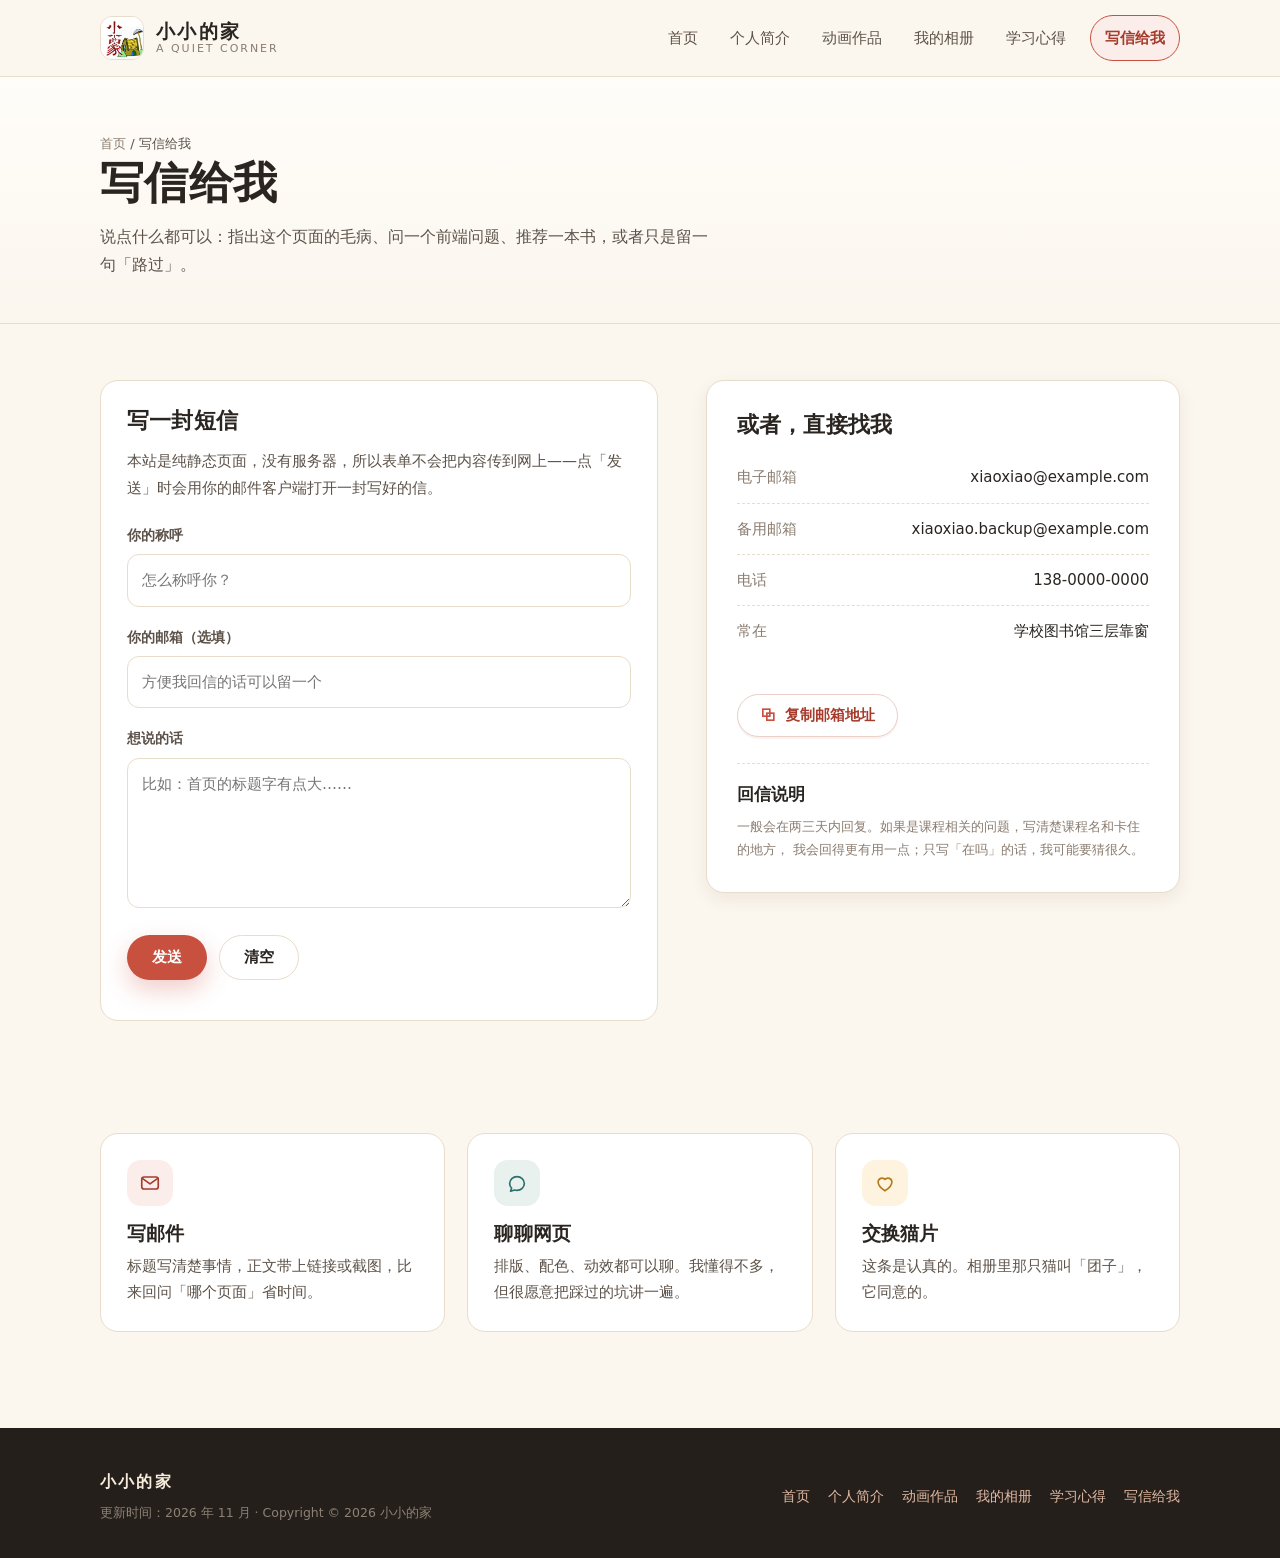
==== contact.html @ f48e32db "个人主页：首页 + 五个分页（纯 HTML/CSS/JS）" ====
<!DOCTYPE html>
<html lang="zh-CN">
<head>
<meta charset="utf-8">
<meta name="viewport" content="width=device-width, initial-scale=1">
<title>写信给我 · 小小的家</title>
<meta name="description" content="给小小的家写信：留言表单、邮箱与回复时间说明。">
<link rel="icon" href="images/favicon.svg" type="image/svg+xml">
<link rel="stylesheet" href="css/style.css">
</head>
<body>
<a class="skip-link" href="#main">跳到正文</a>

<header class="site-header">
  <div class="wrap header-inner">
    <a class="brand" href="index.html" aria-label="小小的家，返回首页">
      <img class="brand-logo" src="images/logo.jpg" alt="小小的家标志：一座红顶小房子">
      <span class="brand-text">
        <strong>小小的家</strong>
        <small>a quiet corner</small>
      </span>
    </a>

    <button class="nav-toggle" type="button" aria-expanded="false" aria-controls="site-nav" aria-label="打开导航菜单">
      <span></span><span></span><span></span>
    </button>

    <nav class="site-nav" id="site-nav" aria-label="主导航">
      <a href="index.html">首页</a>
      <a href="jianjie.html">个人简介</a>
      <a href="donghua.html">动画作品</a>
      <a href="xiangce.html">我的相册</a>
      <a href="xuexi.html">学习心得</a>
      <a href="contact.html" class="nav-cta is-active" aria-current="page">写信给我</a>
    </nav>
  </div>
</header>

<main id="main">

  <section class="page-hero">
    <div class="wrap">
      <p class="crumb"><a href="index.html">首页</a> / 写信给我</p>
      <h1>写信给我</h1>
      <p>说点什么都可以：指出这个页面的毛病、问一个前端问题、推荐一本书，或者只是留一句「路过」。</p>
    </div>
  </section>

  <section class="section section--tight">
    <div class="wrap contact-layout">

      <form id="letter-form" class="card" novalidate>
        <h2 style="font-size:22px">写一封短信</h2>
        <p class="form-hint" style="margin:0 0 22px">
          本站是纯静态页面，没有服务器，所以表单不会把内容传到网上——点「发送」时会用你的邮件客户端打开一封写好的信。
        </p>

        <div class="field">
          <label for="name">你的称呼</label>
          <input id="name" name="name" type="text" autocomplete="name" placeholder="怎么称呼你？" required>
        </div>

        <div class="field">
          <label for="email">你的邮箱（选填）</label>
          <input id="email" name="email" type="email" autocomplete="email" placeholder="方便我回信的话可以留一个">
        </div>

        <div class="field">
          <label for="message">想说的话</label>
          <textarea id="message" name="message" placeholder="比如：首页的标题字有点大……" required></textarea>
        </div>

        <div class="btn-row">
          <button class="btn btn--primary" type="submit">发送</button>
          <button class="btn btn--ghost" type="reset">清空</button>
        </div>

        <p class="form-hint" id="form-status" role="status" aria-live="polite"></p>
      </form>

      <aside class="contact-card reveal">
        <h2 style="font-size:22px">或者，直接找我</h2>
        <ul class="contact-list">
          <li><span>电子邮箱</span><span>xiaoxiao@example.com</span></li>
          <li><span>备用邮箱</span><span>xiaoxiao.backup@example.com</span></li>
          <li><span>电话</span><span>138-0000-0000</span></li>
          <li><span>常在</span><span>学校图书馆三层靠窗</span></li>
        </ul>

        <button class="btn btn--ghost copy-btn" type="button"
                data-copy="xiaoxiao@example.com" data-label="复制邮箱地址">
          复制邮箱地址
        </button>

        <hr style="border:0;border-top:1px dashed var(--line);margin:26px 0 20px">

        <h3 style="font-size:17px">回信说明</h3>
        <p class="form-hint" style="margin:0">
          一般会在两三天内回复。如果是课程相关的问题，写清楚课程名和卡住的地方，
          我会回得更有用一点；只写「在吗」的话，我可能要猜很久。
        </p>
      </aside>

    </div>
  </section>

  <section class="section section--tight">
    <div class="wrap">
      <div class="grid grid--3">
        <article class="card reveal">
          <span class="icon-badge" aria-hidden="true">
            <svg viewBox="0 0 24 24" fill="none" stroke="currentColor" stroke-width="1.8" stroke-linecap="round" stroke-linejoin="round">
              <rect x="3" y="5.5" width="18" height="13" rx="2.5"/>
              <path d="m3.6 7 8.4 6 8.4-6"/>
            </svg>
          </span>
          <h3>写邮件</h3>
          <p>标题写清楚事情，正文带上链接或截图，比来回问「哪个页面」省时间。</p>
        </article>

        <article class="card reveal">
          <span class="icon-badge icon-badge--teal" aria-hidden="true">
            <svg viewBox="0 0 24 24" fill="none" stroke="currentColor" stroke-width="1.8" stroke-linecap="round" stroke-linejoin="round">
              <path d="M20 12.5c0 4.1-3.6 7.5-8 7.5a9.3 9.3 0 0 1-2.6-.4L5 21l1.1-3.4A7.2 7.2 0 0 1 4 12.5C4 8.4 7.6 5 12 5s8 3.4 8 7.5Z"/>
            </svg>
          </span>
          <h3>聊聊网页</h3>
          <p>排版、配色、动效都可以聊。我懂得不多，但很愿意把踩过的坑讲一遍。</p>
        </article>

        <article class="card reveal">
          <span class="icon-badge icon-badge--gold" aria-hidden="true">
            <svg viewBox="0 0 24 24" fill="none" stroke="currentColor" stroke-width="1.8" stroke-linecap="round" stroke-linejoin="round">
              <path d="M12 20.5s-7.5-4.6-7.5-9.6a4.3 4.3 0 0 1 7.5-2.8 4.3 4.3 0 0 1 7.5 2.8c0 5-7.5 9.6-7.5 9.6Z"/>
            </svg>
          </span>
          <h3>交换猫片</h3>
          <p>这条是认真的。相册里那只猫叫「团子」，它同意的。</p>
        </article>
      </div>
    </div>
  </section>

</main>

<footer class="site-footer">
  <div class="wrap footer-inner">
    <div>
      <strong>小小的家</strong>
      <p class="footer-meta">更新时间：2026 年 11 月 · Copyright © <span data-year>2026</span> 小小的家</p>
    </div>
    <nav class="footer-links" aria-label="页脚导航">
      <a href="index.html">首页</a>
      <a href="jianjie.html">个人简介</a>
      <a href="donghua.html">动画作品</a>
      <a href="xiangce.html">我的相册</a>
      <a href="xuexi.html">学习心得</a>
      <a href="contact.html">写信给我</a>
    </nav>
  </div>
</footer>

<script src="js/main.js"></script>
</body>
</html>
---- css/style.css ----
﻿/* ==========================================================================
   小小的家 · 个人主页
   纯手写 CSS，无框架、无外部依赖。断点：980 / 820 / 560
   ========================================================================== */

/* ---------- 0. 变量与基础 ---------- */
:root {
  --paper: #fbf6ee;
  --paper-2: #f5ecdf;
  --card: #ffffff;
  --ink: #2a2521;
  --ink-soft: #5c5249;
  --muted: #8a7c70;
  --line: #e8dccb;
  --accent: #c8503f;
  --accent-deep: #a63b2c;
  --accent-tint: #fbeeea;
  --teal: #2f6f6b;
  --teal-tint: #e8f1ee;
  --gold: #d9a33b;
  --radius: 18px;
  --radius-sm: 12px;
  --shadow: 0 14px 40px rgba(70, 45, 20, 0.09);
  --shadow-sm: 0 6px 18px rgba(70, 45, 20, 0.07);
  --wrap: 1080px;
  --serif: "Noto Serif SC", "Songti SC", "STSong", "SimSun", Georgia, serif;
  --sans: "PingFang SC", "Hiragino Sans GB", "Microsoft YaHei", system-ui, -apple-system, "Segoe UI", sans-serif;
}

*,
*::before,
*::after { box-sizing: border-box; }

html { scroll-behavior: smooth; }

html,
body { overflow-x: clip; }

body {
  margin: 0;
  font-family: var(--sans);
  font-size: 16px;
  line-height: 1.75;
  color: var(--ink);
  background: var(--paper);
  -webkit-font-smoothing: antialiased;
  text-rendering: optimizeLegibility;
}

img { max-width: 100%; display: block; }

a {
  color: var(--accent-deep);
  text-decoration: none;
  transition: color 0.2s ease, opacity 0.2s ease;
}

a:hover { color: var(--accent); }

h1, h2, h3, h4 {
  font-family: var(--serif);
  font-weight: 700;
  line-height: 1.28;
  margin: 0 0 0.6em;
  letter-spacing: 0.01em;
}

p { margin: 0 0 1em; }

ul { margin: 0 0 1em; padding-left: 1.2em; }

:focus-visible {
  outline: 3px solid rgba(200, 80, 63, 0.45);
  outline-offset: 3px;
  border-radius: 4px;
}

::selection { background: var(--accent-tint); color: var(--accent-deep); }

.wrap {
  width: min(100% - 48px, var(--wrap));
  margin-inline: auto;
}

.skip-link {
  position: absolute;
  left: 50%;
  top: -60px;
  transform: translateX(-50%);
  z-index: 200;
  padding: 10px 18px;
  background: var(--ink);
  color: #fff;
  border-radius: 0 0 10px 10px;
  font-size: 14px;
}
.skip-link:focus { top: 0; color: #fff; }

/* ---------- 1. 顶部导航 ---------- */
.site-header {
  position: sticky;
  top: 0;
  z-index: 100;
  background: rgba(251, 246, 238, 0.86);
  backdrop-filter: blur(12px);
  -webkit-backdrop-filter: blur(12px);
  border-bottom: 1px solid var(--line);
}

.header-inner {
  display: flex;
  align-items: center;
  justify-content: space-between;
  gap: 20px;
  min-height: 76px;
}

.brand {
  display: flex;
  align-items: center;
  gap: 12px;
  color: var(--ink);
}

.brand:hover { color: var(--ink); }

.brand-logo {
  width: 44px;
  height: 44px;
  object-fit: cover;
  border-radius: 12px;
  border: 1px solid var(--line);
  background: #fff;
}

.brand-text { display: flex; flex-direction: column; line-height: 1.15; }

.brand-text strong {
  font-family: var(--serif);
  font-size: 19px;
  letter-spacing: 0.12em;
}

.brand-text small {
  font-size: 11px;
  letter-spacing: 0.18em;
  text-transform: uppercase;
  color: var(--muted);
}

.site-nav {
  display: flex;
  align-items: center;
  gap: 4px;
}

.site-nav a {
  position: relative;
  display: inline-block;
  padding: 9px 14px;
  border-radius: 999px;
  font-size: 15px;
  color: var(--ink-soft);
  white-space: nowrap;
}

.site-nav a::after {
  content: "";
  position: absolute;
  left: 50%;
  bottom: 3px;
  width: 0;
  height: 2px;
  background: var(--accent);
  transform: translateX(-50%);
  transition: width 0.25s ease;
  border-radius: 2px;
}

.site-nav a:hover { color: var(--ink); }

.site-nav a:hover::after { width: 40%; }

.site-nav a.is-active {
  color: var(--accent-deep);
  background: var(--accent-tint);
  font-weight: 600;
}

.site-nav a.is-active::after { width: 0; }

.site-nav .nav-cta {
  margin-left: 6px;
  border: 1px solid var(--accent);
  color: var(--accent-deep);
  border-radius: 999px;
}

.site-nav .nav-cta:hover { background: var(--accent); color: #fff; }

.nav-toggle {
  display: none;
  width: 44px;
  height: 40px;
  padding: 0;
  border: 1px solid var(--line);
  border-radius: 10px;
  background: #fff;
  cursor: pointer;
}

.nav-toggle span {
  display: block;
  width: 18px;
  height: 2px;
  margin: 3px auto;
  background: var(--ink);
  transition: transform 0.25s ease, opacity 0.2s ease;
}

.nav-toggle[aria-expanded="true"] span:nth-child(1) { transform: translateY(5px) rotate(45deg); }
.nav-toggle[aria-expanded="true"] span:nth-child(2) { opacity: 0; }
.nav-toggle[aria-expanded="true"] span:nth-child(3) { transform: translateY(-5px) rotate(-45deg); }

/* ---------- 2. 通用区块 ---------- */
.section { padding: 80px 0; }

.section--tight { padding: 56px 0; }

.section-head { max-width: 640px; margin-bottom: 40px; }

.eyebrow {
  display: inline-flex;
  align-items: center;
  gap: 8px;
  margin: 0 0 14px;
  font-size: 12px;
  letter-spacing: 0.22em;
  text-transform: uppercase;
  color: var(--muted);
}

.eyebrow::before {
  content: "";
  width: 22px;
  height: 1px;
  background: var(--accent);
}

.section-head h2 { font-size: clamp(26px, 3.2vw, 36px); }

.section-head p { color: var(--ink-soft); margin-bottom: 0; }

.lead { font-size: 17px; color: var(--ink-soft); }

/* ---------- 3. 按钮 ---------- */
.btn-row { display: flex; flex-wrap: wrap; gap: 12px; }

.btn {
  display: inline-flex;
  align-items: center;
  gap: 8px;
  padding: 12px 24px;
  border-radius: 999px;
  font-size: 15px;
  font-weight: 600;
  border: 1px solid transparent;
  cursor: pointer;
  transition: transform 0.2s ease, background 0.2s ease, box-shadow 0.2s ease, color 0.2s ease;
}

.btn:hover { transform: translateY(-2px); }

.btn--primary {
  background: var(--accent);
  color: #fff;
  box-shadow: 0 10px 24px rgba(200, 80, 63, 0.28);
}

.btn--primary:hover { background: var(--accent-deep); color: #fff; }

.btn--ghost {
  background: #fff;
  border-color: var(--line);
  color: var(--ink);
}

.btn--ghost:hover { border-color: var(--accent); color: var(--accent-deep); }

.btn--small { padding: 9px 18px; font-size: 14px; }

/* ---------- 4. 首页 Hero ---------- */
.hero {
  position: relative;
  padding: 68px 0 56px;
  overflow: hidden;
}

.hero::before {
  content: "";
  position: absolute;
  inset: -20% -10% auto auto;
  width: 560px;
  height: 560px;
  border-radius: 50%;
  background: radial-gradient(circle, rgba(217, 163, 59, 0.18), rgba(217, 163, 59, 0) 68%);
  pointer-events: none;
}

.hero-grid {
  position: relative;
  display: grid;
  grid-template-columns: 1.05fr 0.95fr;
  gap: 56px;
  align-items: center;
}

.hero h1 {
  font-size: clamp(34px, 4.6vw, 56px);
  margin-bottom: 0.4em;
  letter-spacing: 0.02em;
}

.hero h1 em {
  font-style: normal;
  color: var(--accent);
  position: relative;
  white-space: nowrap;
}

.hero h1 em::after {
  content: "";
  position: absolute;
  left: 0;
  right: 0;
  bottom: 0.06em;
  height: 0.18em;
  background: rgba(217, 163, 59, 0.35);
  border-radius: 4px;
  z-index: -1;
}

.hero p { max-width: 46ch; color: var(--ink-soft); }

.hero .btn-row { margin-top: 28px; }

.hero-note {
  margin-top: 26px;
  font-size: 13px;
  color: var(--muted);
  display: flex;
  align-items: center;
  gap: 10px;
}

.hero-note::before {
  content: "";
  width: 6px;
  height: 6px;
  border-radius: 50%;
  background: var(--teal);
  box-shadow: 0 0 0 4px rgba(47, 111, 107, 0.12);
}

/* 右侧插画卡 */
.hero-art {
  position: relative;
  background: linear-gradient(160deg, #fffdf9, #f7ecdc);
  border: 1px solid var(--line);
  border-radius: 28px;
  padding: 22px;
  box-shadow: var(--shadow);
}

.hero-art svg { width: 100%; height: auto; display: block; }

.art-tag {
  position: absolute;
  padding: 8px 14px;
  border-radius: 999px;
  background: #fff;
  border: 1px solid var(--line);
  box-shadow: var(--shadow-sm);
  font-size: 13px;
  color: var(--ink-soft);
  white-space: nowrap;
}

.art-tag--a { top: 18px; left: -14px; }
.art-tag--b { bottom: 26px; right: -10px; }

/* ---------- 5. 卡片网格 ---------- */
.grid { display: grid; gap: 22px; }

.grid--3 { grid-template-columns: repeat(3, 1fr); }
.grid--2 { grid-template-columns: repeat(2, 1fr); }

.card {
  background: var(--card);
  border: 1px solid var(--line);
  border-radius: var(--radius);
  padding: 26px;
  transition: transform 0.25s ease, box-shadow 0.25s ease, border-color 0.25s ease;
}

.card:hover {
  transform: translateY(-4px);
  box-shadow: var(--shadow);
  border-color: #dcc9b2;
}

.card h3 { font-size: 19px; margin-bottom: 0.35em; }

.card p:last-child { margin-bottom: 0; }

.card p { color: var(--ink-soft); font-size: 15px; }

.icon-badge {
  display: inline-grid;
  place-items: center;
  width: 46px;
  height: 46px;
  margin-bottom: 16px;
  border-radius: 14px;
  background: var(--accent-tint);
  color: var(--accent-deep);
}

.icon-badge svg { width: 22px; height: 22px; }

.icon-badge--teal { background: var(--teal-tint); color: var(--teal); }

.icon-badge--gold { background: #fdf3df; color: #b07c1c; }

/* 栏目预览卡 */
.tile {
  display: block;
  overflow: hidden;
  background: var(--card);
  border: 1px solid var(--line);
  border-radius: var(--radius);
  color: var(--ink);
  transition: transform 0.25s ease, box-shadow 0.25s ease;
}

.tile:hover { transform: translateY(-4px); box-shadow: var(--shadow); color: var(--ink); }

.tile-media {
  aspect-ratio: 16 / 10;
  overflow: hidden;
  background: var(--paper-2);
}

.tile-media img {
  width: 100%;
  height: 100%;
  object-fit: cover;
  transition: transform 0.5s ease;
}

.tile:hover .tile-media img { transform: scale(1.06); }

.tile-body { padding: 20px 22px 22px; }

.tile-body h3 { font-size: 18px; margin-bottom: 6px; }

.tile-body p { margin: 0; font-size: 14px; color: var(--muted); }

.tile-more {
  display: inline-flex;
  align-items: center;
  gap: 6px;
  margin-top: 14px;
  font-size: 14px;
  font-weight: 600;
  color: var(--accent-deep);
}

.tile-more span { transition: transform 0.2s ease; }

.tile:hover .tile-more span { transform: translateX(4px); }

/* ---------- 6. 子页页头 ---------- */
.page-hero {
  padding: 56px 0 44px;
  border-bottom: 1px solid var(--line);
  background: linear-gradient(180deg, #fffdf9, var(--paper));
}

.page-hero h1 { font-size: clamp(30px, 4vw, 44px); margin-bottom: 0.25em; }

.page-hero p { max-width: 60ch; color: var(--ink-soft); margin-bottom: 0; }

.crumb { font-size: 13px; color: var(--muted); margin-bottom: 14px; }

.crumb a { color: var(--muted); }

.crumb a:hover { color: var(--accent); }

/* ---------- 7. 个人简介页 ---------- */
.profile-layout {
  display: grid;
  grid-template-columns: 232px 1fr;
  gap: 48px;
  align-items: start;
}

.profile-side {
  position: sticky;
  top: 104px;
  padding: 22px;
  background: #fff;
  border: 1px solid var(--line);
  border-radius: var(--radius);
  box-shadow: var(--shadow-sm);
}

.profile-side .side-title {
  font-size: 12px;
  letter-spacing: 0.2em;
  text-transform: uppercase;
  color: var(--muted);
  margin-bottom: 14px;
}

.profile-side a {
  display: block;
  padding: 9px 12px;
  border-radius: 10px;
  font-size: 15px;
  color: var(--ink-soft);
}

.profile-side a:hover { background: var(--accent-tint); color: var(--accent-deep); }

.profile-block {
  padding: 30px;
  background: #fff;
  border: 1px solid var(--line);
  border-radius: var(--radius);
  margin-bottom: 22px;
  scroll-margin-top: 104px;
}

.profile-block h2 {
  display: flex;
  align-items: center;
  gap: 12px;
  font-size: 24px;
  margin-bottom: 20px;
}

.profile-block h2::before {
  content: "";
  width: 8px;
  height: 8px;
  border-radius: 50%;
  background: var(--accent);
  box-shadow: 0 0 0 5px var(--accent-tint);
}

.info-grid {
  display: grid;
  grid-template-columns: repeat(2, 1fr);
  gap: 14px 28px;
  margin: 0;
}

.info-grid div {
  display: flex;
  gap: 12px;
  padding: 10px 0;
  border-bottom: 1px dashed var(--line);
}

.info-grid dt {
  flex: 0 0 84px;
  color: var(--muted);
  font-size: 14px;
}

.info-grid dd { margin: 0; font-size: 15px; }

.skill-list { list-style: none; padding: 0; margin: 0; }

.skill-list li {
  display: grid;
  grid-template-columns: 150px 1fr;
  gap: 18px;
  align-items: center;
  padding: 12px 0;
  border-bottom: 1px dashed var(--line);
  font-size: 15px;
}

.skill-list li:last-child { border-bottom: 0; }

.bar {
  height: 8px;
  border-radius: 999px;
  background: var(--paper-2);
  overflow: hidden;
}

.bar > i {
  display: block;
  height: 100%;
  border-radius: 999px;
  background: linear-gradient(90deg, var(--teal), #5aa39d);
}

.timeline { list-style: none; padding: 0; margin: 0; }

.timeline li {
  position: relative;
  padding: 0 0 22px 26px;
  border-left: 2px solid var(--line);
}

.timeline li:last-child { border-left-color: transparent; padding-bottom: 0; }

.timeline li::before {
  content: "";
  position: absolute;
  left: -7px;
  top: 7px;
  width: 12px;
  height: 12px;
  border-radius: 50%;
  background: #fff;
  border: 2px solid var(--accent);
}

.timeline time {
  display: block;
  font-size: 13px;
  letter-spacing: 0.06em;
  color: var(--muted);
  margin-bottom: 2px;
}

.timeline strong { display: block; font-size: 16px; }

.timeline span { font-size: 14px; color: var(--ink-soft); }

/* ---------- 8. 相册 ---------- */
.album {
  display: grid;
  grid-template-columns: repeat(3, 1fr);
  gap: 22px;
}

.album-item {
  position: relative;
  padding: 0;
  border: 1px solid var(--line);
  border-radius: var(--radius);
  background: #fff;
  overflow: hidden;
  cursor: zoom-in;
  text-align: left;
  font: inherit;
  color: inherit;
  transition: transform 0.25s ease, box-shadow 0.25s ease;
}

.album-item:hover { transform: translateY(-4px); box-shadow: var(--shadow); }

.album-item img {
  width: 100%;
  aspect-ratio: 4 / 3;
  object-fit: cover;
  transition: transform 0.5s ease;
}

.album-item:hover img { transform: scale(1.05); }

.album-item img.pos-top { object-position: 50% 16%; }

.album-cap {
  display: flex;
  align-items: baseline;
  justify-content: space-between;
  gap: 10px;
  padding: 14px 18px 16px;
}

.album-cap strong { font-family: var(--serif); font-size: 16px; }

.album-cap small { color: var(--muted); font-size: 12px; letter-spacing: 0.08em; }

.empty-note {
  padding: 26px;
  border: 1px dashed var(--line);
  border-radius: var(--radius);
  color: var(--muted);
  font-size: 14px;
  text-align: center;
}

/* 灯箱 */
.lightbox {
  position: fixed;
  inset: 0;
  z-index: 300;
  display: none;
  place-items: center;
  padding: 24px;
  background: rgba(24, 18, 12, 0.86);
  backdrop-filter: blur(6px);
}

.lightbox.is-open { display: grid; }

.lightbox img {
  max-width: min(1000px, 92vw);
  max-height: 76vh;
  border-radius: 14px;
  box-shadow: 0 30px 80px rgba(0, 0, 0, 0.5);
}

.lightbox figcaption {
  margin-top: 14px;
  color: #f4ead9;
  font-size: 15px;
  text-align: center;
}

.lb-btn {
  position: absolute;
  width: 46px;
  height: 46px;
  border-radius: 50%;
  border: 1px solid rgba(255, 255, 255, 0.35);
  background: rgba(255, 255, 255, 0.12);
  color: #fff;
  font-size: 20px;
  cursor: pointer;
  display: grid;
  place-items: center;
  transition: background 0.2s ease;
}

.lb-btn:hover { background: rgba(255, 255, 255, 0.26); }

.lb-close { top: 22px; right: 22px; }

.lb-prev { left: 20px; top: 50%; transform: translateY(-50%); }

.lb-next { right: 20px; top: 50%; transform: translateY(-50%); }

/* ---------- 9. 动画作品 ---------- */
.works { display: grid; gap: 34px; }

.work {
  background: #fff;
  border: 1px solid var(--line);
  border-radius: var(--radius);
  overflow: hidden;
}

.work-head {
  display: flex;
  flex-wrap: wrap;
  align-items: baseline;
  justify-content: space-between;
  gap: 8px 18px;
  padding: 24px 28px 18px;
}

.work-head h2 { font-size: 22px; margin: 0; }

.work-head span { font-size: 13px; color: var(--muted); letter-spacing: 0.06em; }

.stage {
  position: relative;
  height: 340px;
  margin: 0 28px;
  border-radius: 16px;
  overflow: hidden;
  isolation: isolate;
}

.work-foot {
  display: flex;
  flex-wrap: wrap;
  gap: 8px 18px;
  justify-content: space-between;
  padding: 16px 28px 24px;
  font-size: 14px;
  color: var(--muted);
}

/* 地球 */
.stage--earth {
  background: radial-gradient(circle at 50% 130%, #17263f 0%, #0a1220 62%, #05080f 100%);
}

.stage--earth::before {
  content: "";
  position: absolute;
  inset: 0;
  background-image:
    radial-gradient(1.4px 1.4px at 12% 22%, #ffffff 50%, transparent 51%),
    radial-gradient(1.2px 1.2px at 78% 18%, #ffffff 50%, transparent 51%),
    radial-gradient(1.6px 1.6px at 62% 72%, #ffffff 50%, transparent 51%),
    radial-gradient(1px 1px at 28% 64%, #ffffff 50%, transparent 51%),
    radial-gradient(1.3px 1.3px at 88% 56%, #ffffff 50%, transparent 51%),
    radial-gradient(1px 1px at 44% 12%, #ffffff 50%, transparent 51%),
    radial-gradient(1.2px 1.2px at 20% 86%, #ffffff 50%, transparent 51%),
    radial-gradient(1px 1px at 70% 40%, #ffffff 50%, transparent 51%);
  opacity: 0.7;
  animation: twinkle 5s ease-in-out infinite alternate;
}

.earth-orbit {
  position: absolute;
  left: 50%;
  top: 50%;
  width: 344px;
  height: 344px;
  margin: -172px 0 0 -172px;
  border-radius: 50%;
}

.earth {
  position: absolute;
  inset: 54px;
  border-radius: 50%;
  overflow: hidden;
  background:
    radial-gradient(ellipse 70% 22% at 50% -4%, rgba(238, 248, 255, 0.85), rgba(238, 248, 255, 0) 70%),
    radial-gradient(ellipse 78% 26% at 50% 104%, rgba(232, 245, 255, 0.8), rgba(232, 245, 255, 0) 70%),
    radial-gradient(circle at 32% 28%, #8fd3f0 0%, #3d93c7 32%, #1a5c8c 66%, #0a2c47 100%);
  box-shadow:
    0 0 46px rgba(96, 186, 255, 0.45),
    0 0 120px rgba(96, 186, 255, 0.22),
    inset -22px -14px 48px rgba(0, 0, 0, 0.6);
}

.earth::before {
  content: "";
  position: absolute;
  inset: -8%;
  border-radius: 50%;
  background:
    radial-gradient(ellipse 17% 13% at 64% 30%, #4a9469 0 60%, transparent 72%),
    radial-gradient(ellipse 9% 7% at 55% 24%, #4a9469 0 58%, transparent 72%),
    radial-gradient(ellipse 8% 6% at 73% 36%, #438a62 0 58%, transparent 72%),
    radial-gradient(ellipse 6% 4% at 68% 44%, #438a62 0 56%, transparent 72%),
    radial-gradient(ellipse 9% 13% at 57% 56%, #4a9469 0 58%, transparent 72%),
    radial-gradient(ellipse 5% 7% at 52% 66%, #438a62 0 56%, transparent 72%),
    radial-gradient(ellipse 9% 15% at 27% 34%, #438a62 0 58%, transparent 72%),
    radial-gradient(ellipse 6% 8% at 30% 52%, #4a9469 0 56%, transparent 72%),
    radial-gradient(ellipse 7% 5% at 24% 22%, #438a62 0 58%, transparent 72%),
    radial-gradient(ellipse 6% 4% at 79% 70%, #4a9469 0 56%, transparent 72%),
    radial-gradient(ellipse 4% 3% at 41% 78%, #438a62 0 54%, transparent 72%),
    radial-gradient(ellipse 18% 2.4% at 30% 45%, rgba(255, 255, 255, 0.32) 0 50%, transparent 80%),
    radial-gradient(ellipse 13% 2% at 66% 54%, rgba(255, 255, 255, 0.28) 0 50%, transparent 80%);
  filter: blur(2.6px);
  animation: spin 18s linear infinite;
  opacity: 0.94;
}
.earth::after {
  content: "";
  position: absolute;
  inset: 0;
  border-radius: 50%;
  background: radial-gradient(circle at 66% 74%, transparent 42%, rgba(2, 10, 20, 0.55) 100%);
}

.moon {
  position: absolute;
  left: 50%;
  top: 50%;
  width: 344px;
  height: 344px;
  margin: -172px 0 0 -172px;
  border-radius: 50%;
  border: 1px dashed rgba(255, 255, 255, 0.1);
  animation: spin 24s linear infinite;
}

.moon::after {
  content: "";
  position: absolute;
  top: 6px;
  left: 50%;
  width: 14px;
  height: 14px;
  margin-left: -7px;
  border-radius: 50%;
  background: radial-gradient(circle at 35% 30%, #f3f0e6, #a8a294);
  box-shadow: 0 0 14px rgba(255, 255, 255, 0.45);
}

/* 气球 */
.stage--sky {
  background: linear-gradient(180deg, #cfe9f7 0%, #e9f4f9 55%, #f6f1e5 100%);
}

.cloud {
  position: absolute;
  height: 26px;
  border-radius: 999px;
  background: rgba(255, 255, 255, 0.9);
  filter: blur(0.5px);
  animation: drift 18s linear infinite;
}

.cloud::before,
.cloud::after {
  content: "";
  position: absolute;
  bottom: 6px;
  border-radius: 50%;
  background: inherit;
}

.cloud::before { left: 18px; width: 34px; height: 34px; }
.cloud::after { right: 16px; width: 24px; height: 24px; }

.cloud--1 { width: 110px; top: 34px; left: -140px; animation-duration: 22s; }
.cloud--2 { width: 88px; top: 96px; left: -120px; animation-duration: 27s; animation-delay: -8s; opacity: 0.85; }
.cloud--3 { width: 130px; top: 168px; left: -160px; animation-duration: 32s; animation-delay: -16s; opacity: 0.7; }

.balloon {
  position: absolute;
  left: 50%;
  top: 46%;
  width: 108px;
  height: 134px;
  margin-left: -54px;
  border-radius: 50% 50% 46% 46% / 58% 58% 42% 42%;
  background:
    radial-gradient(ellipse 20% 15% at 32% 24%, rgba(255, 255, 255, 0.6), rgba(255, 255, 255, 0) 72%),
    radial-gradient(circle at 34% 26%, #ff9d8b 0%, #e0523f 46%, #a72f24 100%);
  box-shadow: inset -10px -14px 26px rgba(120, 20, 10, 0.4), 0 18px 40px rgba(160, 50, 35, 0.22);
  animation: bob 5s ease-in-out infinite;
}

.balloon::before {
  content: "";
  position: absolute;
  left: 50%;
  bottom: -12px;
  width: 0;
  height: 0;
  margin-left: -8px;
  border-left: 8px solid transparent;
  border-right: 8px solid transparent;
  border-top: 14px solid #b03628;
}

.balloon::after {
  content: "";
  position: absolute;
  left: 50%;
  bottom: -104px;
  width: 1.5px;
  height: 96px;
  background: linear-gradient(180deg, rgba(96, 78, 60, 0.95), rgba(96, 78, 60, 0));
}

.balloon--small {
  width: 58px;
  height: 72px;
  margin-left: -29px;
  top: 26%;
  left: 24%;
  background:
    radial-gradient(ellipse 20% 15% at 32% 24%, rgba(255, 255, 255, 0.6), rgba(255, 255, 255, 0) 72%),
    radial-gradient(circle at 34% 26%, #ffe08a 0%, #edb63e 50%, #b6801c 100%);
  box-shadow: inset -7px -9px 16px rgba(120, 80, 10, 0.4), 0 12px 26px rgba(160, 120, 30, 0.2);
  animation-duration: 6.5s;
  animation-delay: -1.4s;
}

.balloon--small::before { border-top-color: #b6801c; }
.balloon--small::after { bottom: -64px; height: 56px; }

.balloon--tiny {
  width: 40px;
  height: 50px;
  margin-left: -20px;
  top: 58%;
  left: 74%;
  background:
    radial-gradient(ellipse 20% 15% at 32% 24%, rgba(255, 255, 255, 0.55), rgba(255, 255, 255, 0) 72%),
    radial-gradient(circle at 34% 26%, #a8e3d8 0%, #3f9c8e 52%, #226b60 100%);
  box-shadow: inset -5px -7px 12px rgba(10, 70, 60, 0.4), 0 10px 22px rgba(30, 110, 95, 0.18);
  animation-duration: 7.4s;
  animation-delay: -3s;
}

.balloon--tiny::before { border-top-color: #226b60; }
.balloon--tiny::after { bottom: -52px; height: 44px; }

.sun {
  position: absolute;
  top: -34px;
  right: 34px;
  width: 110px;
  height: 110px;
  border-radius: 50%;
  background: radial-gradient(circle, #fff3c4 0%, rgba(255, 214, 102, 0.55) 45%, rgba(255, 214, 102, 0) 70%);
}

/* 光线掠过 */
.stage--beam {
  background: radial-gradient(circle at 50% 40%, #1b2531, #0a0e14 72%);
  display: grid;
  place-items: center;
}

.beam-title {
  position: relative;
  margin: 0;
  font-family: var(--serif);
  font-size: clamp(30px, 5.4vw, 56px);
  letter-spacing: 0.16em;
  font-weight: 700;
  color: transparent;
  background: linear-gradient(100deg, #93a2b4 22%, #ffffff 40%, #ffe2a6 50%, #ffffff 60%, #93a2b4 78%);
  background-size: 220% 100%;
  text-shadow: 0 0 34px rgba(255, 214, 140, 0.18);
  -webkit-background-clip: text;
  background-clip: text;
  animation: sheen 4.6s linear infinite;
}

.beam-title::after {
  content: "光线掠过";
  position: absolute;
  inset: 0;
  color: rgba(255, 255, 255, 0.06);
  background: none;
  -webkit-text-fill-color: currentColor;
  z-index: -1;
}

.beam {
  position: absolute;
  top: -40%;
  left: -30%;
  width: 34%;
  height: 180%;
  background: linear-gradient(90deg, rgba(255, 255, 255, 0) 0%, rgba(255, 232, 180, 0.16) 45%, rgba(255, 255, 255, 0.5) 50%, rgba(255, 232, 180, 0.16) 55%, rgba(255, 255, 255, 0) 100%);
  transform: rotate(18deg);
  filter: blur(2px);
  animation: cross 5.4s cubic-bezier(0.45, 0, 0.55, 1) infinite;
  pointer-events: none;
}

.stage--beam .hint {
  position: absolute;
  bottom: 18px;
  margin: 0;
  font-size: 12px;
  letter-spacing: 0.18em;
  color: rgba(255, 255, 255, 0.35);
}

@keyframes spin { to { transform: rotate(360deg); } }

@keyframes twinkle { from { opacity: 0.35; } to { opacity: 0.9; } }

@keyframes bob {
  0%, 100% { transform: translateY(0) rotate(-2deg); }
  50% { transform: translateY(-16px) rotate(2deg); }
}

@keyframes drift {
  from { transform: translateX(0); }
  to { transform: translateX(calc(100vw + 320px)); }
}

@keyframes sheen {
  0% { background-position: 120% 0; }
  100% { background-position: -40% 0; }
}

@keyframes cross {
  0% { left: -40%; }
  60%, 100% { left: 120%; }
}

/* ---------- 10. 学习心得 ---------- */
.notes { display: grid; gap: 20px; }

.note {
  display: grid;
  grid-template-columns: 64px 1fr;
  gap: 22px;
  padding: 26px 28px;
  background: #fff;
  border: 1px solid var(--line);
  border-radius: var(--radius);
  transition: border-color 0.2s ease, box-shadow 0.2s ease;
}

.note:hover { border-color: #dcc9b2; box-shadow: var(--shadow-sm); }

.note-no {
  font-family: var(--serif);
  font-size: 30px;
  line-height: 1;
  color: var(--accent);
  opacity: 0.55;
}

.note h2 { font-size: 20px; margin-bottom: 8px; }

.note p { margin-bottom: 0; color: var(--ink-soft); font-size: 15px; }

.note code {
  padding: 1px 6px;
  border-radius: 6px;
  background: var(--paper-2);
  font-family: "Cascadia Mono", Consolas, monospace;
  font-size: 13px;
  color: var(--accent-deep);
}

.checklist {
  display: grid;
  grid-template-columns: repeat(2, 1fr);
  gap: 12px 26px;
  list-style: none;
  padding: 0;
  margin: 0;
}

.checklist li {
  display: flex;
  gap: 10px;
  align-items: flex-start;
  font-size: 15px;
  color: var(--ink-soft);
}

.checklist li::before {
  content: "✓";
  flex: 0 0 22px;
  height: 22px;
  margin-top: 2px;
  border-radius: 50%;
  background: var(--teal-tint);
  color: var(--teal);
  font-size: 12px;
  font-weight: 700;
  display: grid;
  place-items: center;
}

.quote {
  margin: 0;
  padding: 26px 30px;
  border-left: 3px solid var(--accent);
  background: #fff;
  border-radius: 0 var(--radius) var(--radius) 0;
  font-family: var(--serif);
  font-size: 19px;
  line-height: 1.8;
  color: var(--ink-soft);
}

.quote cite {
  display: block;
  margin-top: 10px;
  font-family: var(--sans);
  font-size: 13px;
  font-style: normal;
  color: var(--muted);
}

/* ---------- 11. 联系页 ---------- */
.contact-layout {
  display: grid;
  grid-template-columns: 1fr 0.85fr;
  gap: 48px;
  align-items: start;
}

.field { margin-bottom: 18px; }

.field label {
  display: block;
  margin-bottom: 7px;
  font-size: 14px;
  font-weight: 600;
  color: var(--ink-soft);
}

.field input,
.field textarea {
  width: 100%;
  padding: 12px 14px;
  font: inherit;
  font-size: 15px;
  color: var(--ink);
  background: #fff;
  border: 1px solid var(--line);
  border-radius: 12px;
  transition: border-color 0.2s ease, box-shadow 0.2s ease;
}

.field textarea { min-height: 150px; resize: vertical; }

.field input:focus,
.field textarea:focus {
  outline: none;
  border-color: var(--accent);
  box-shadow: 0 0 0 4px rgba(200, 80, 63, 0.12);
}

.form-hint { font-size: 13px; color: var(--muted); margin-top: 14px; }

.contact-card {
  padding: 30px;
  background: #fff;
  border: 1px solid var(--line);
  border-radius: var(--radius);
  box-shadow: var(--shadow-sm);
}

.contact-list { list-style: none; padding: 0; margin: 0 0 22px; }

.contact-list li {
  display: flex;
  justify-content: space-between;
  gap: 16px;
  padding: 12px 0;
  border-bottom: 1px dashed var(--line);
  font-size: 15px;
}

.contact-list li span:first-child { color: var(--muted); white-space: nowrap; }

.contact-list li span:last-child { text-align: right; word-break: break-all; }

.contact-list li:last-child { border-bottom: 0; }

.copy-btn {
  display: inline-flex;
  align-items: center;
  gap: 9px;
  width: auto;
  margin-top: 16px;
  padding: 11px 22px;
  background: #fff;
  border-color: #e9cfc7;
  color: var(--accent-deep);
  font-size: 14.5px;
  box-shadow: 0 2px 0 rgba(168, 90, 70, 0.08);
}

.copy-btn::before {
  content: "⧉";
  font-size: 16px;
  line-height: 1;
  color: var(--accent);
}

.copy-btn:hover { background: var(--accent-tint); border-color: var(--accent); color: var(--accent-deep); }

/* ---------- 12. 页脚 ---------- */
.site-footer {
  margin-top: 40px;
  padding: 40px 0 34px;
  background: #241f1b;
  color: #cdbfae;
  font-size: 14px;
}

.footer-inner {
  display: flex;
  flex-wrap: wrap;
  align-items: center;
  justify-content: space-between;
  gap: 14px;
}

.site-footer strong {
  font-family: var(--serif);
  color: #f7ecdc;
  letter-spacing: 0.14em;
  font-size: 16px;
}

.site-footer a { color: #e2b9a2; }

.site-footer a:hover { color: #fff; }

.footer-links { display: flex; flex-wrap: wrap; gap: 18px; }

.footer-meta { width: 100%; font-size: 12.5px; color: #8d8175; margin: 6px 0 0; }

/* ---------- 13. 入场动画 ---------- */
.reveal {
  opacity: 0;
  transform: translateY(22px);
  transition: opacity 0.7s ease, transform 0.7s cubic-bezier(0.2, 0.7, 0.3, 1);
}

.reveal.is-in { opacity: 1; transform: none; }

/* ---------- 14. 响应式 ---------- */
@media (max-width: 980px) {
  .hero { padding: 48px 0 64px; }
  .hero-grid { grid-template-columns: 1fr; gap: 40px; }
  .hero-art { max-width: 520px; }
  .grid--3 { grid-template-columns: repeat(2, 1fr); }
  .album { grid-template-columns: repeat(2, 1fr); }
  .profile-layout { grid-template-columns: 1fr; gap: 26px; }
  .profile-side { position: static; display: flex; flex-wrap: wrap; gap: 8px; align-items: center; }
  .profile-side .side-title { width: 100%; margin-bottom: 0; }
  .profile-side a { flex: 0 0 auto; }
  .contact-layout { grid-template-columns: 1fr; gap: 34px; }
}

@media (max-width: 820px) {
  .nav-toggle { display: block; }

  .site-nav {
    position: absolute;
    left: 0;
    right: 0;
    top: 100%;
    flex-direction: column;
    align-items: stretch;
    gap: 2px;
    padding: 10px 24px 18px;
    background: #fffdf9;
    border-bottom: 1px solid var(--line);
    box-shadow: 0 18px 30px rgba(60, 40, 20, 0.08);
    display: none;
  }

  .site-nav.is-open { display: flex; }

  .site-nav a { padding: 12px 14px; border-radius: 10px; }

  .site-nav a:hover::after { width: 0; }

  .site-nav .nav-cta { margin: 6px 0 0; text-align: center; }

  .header-inner { min-height: 66px; }

  .section { padding: 58px 0; }

  .grid--2 { grid-template-columns: 1fr; }

  .stage { height: 300px; margin: 0 18px; }

  .work-head { padding: 20px 18px 14px; }

  .work-foot { padding: 14px 18px 20px; }

  .note { grid-template-columns: 1fr; gap: 8px; padding: 22px; }

  .note-no { font-size: 22px; }

  .checklist { grid-template-columns: 1fr; }

  .profile-block { padding: 24px; }

  .info-grid { grid-template-columns: 1fr; }

  .skill-list li { grid-template-columns: 110px 1fr; gap: 12px; }

  .lb-prev, .lb-next { top: auto; bottom: 18px; transform: none; }

  .lb-prev { left: calc(50% - 58px); }
  .lb-next { right: calc(50% - 58px); }
}

@media (max-width: 560px) {
  .wrap { width: min(100% - 32px, var(--wrap)); }

  .grid--3, .album { grid-template-columns: 1fr; }

  .hero h1 { font-size: 32px; }

  .art-tag--a { left: 8px; }
  .art-tag--b { right: 8px; }

  .brand-text small { display: none; }

  .stage { height: 260px; margin: 0 12px; }

  .contact-list li {
    flex-direction: column;
    align-items: flex-start;
    gap: 3px;
    row-gap: 3px;
  }

  .contact-list li span:last-child { text-align: left; }

  .balloon { transform: scale(0.86); }

  .footer-inner { flex-direction: column; align-items: flex-start; gap: 10px; }
}

@media (prefers-reduced-motion: reduce) {
  html { scroll-behavior: auto; }

  *,
  *::before,
  *::after {
    animation-duration: 0.001ms !important;
    animation-iteration-count: 1 !important;
    transition-duration: 0.001ms !important;
  }

  .reveal { opacity: 1; transform: none; }
}

/* ---------- 15. 首页栏目缩略 ---------- */
.tile-media--mono {
  display: grid;
  place-items: center;
  background: linear-gradient(150deg, #f9edda, #eeddc4);
}

.tile-media--mono span {
  font-family: var(--serif);
  font-size: 68px;
  color: #b23c2c;
  opacity: 0.8;
  letter-spacing: 0.14em;
}

.tile-media--globe {
  display: grid;
  place-items: center;
  background: radial-gradient(circle at 50% 120%, #1b2a4a, #0a1220 72%);
}

.mini-globe {
  position: relative;
  width: 116px;
  height: 116px;
  border-radius: 50%;
  overflow: hidden;
  background: radial-gradient(circle at 32% 28%, #8fd3f0 0%, #2b7fb0 42%, #0a2c47 100%);
  box-shadow: 0 0 40px rgba(96, 186, 255, 0.45), inset -14px -10px 26px rgba(0, 0, 0, 0.55);
}

.mini-globe::after {
  content: "";
  position: absolute;
  inset: -4%;
  border-radius: 50%;
  background:
    radial-gradient(ellipse 26% 16% at 30% 34%, #2f7a54 0 100%, transparent 100%),
    radial-gradient(ellipse 30% 18% at 66% 48%, #357f56 0 100%, transparent 100%),
    radial-gradient(ellipse 14% 9% at 46% 78%, #2f7a54 0 100%, transparent 100%);
  animation: spin 14s linear infinite;
}
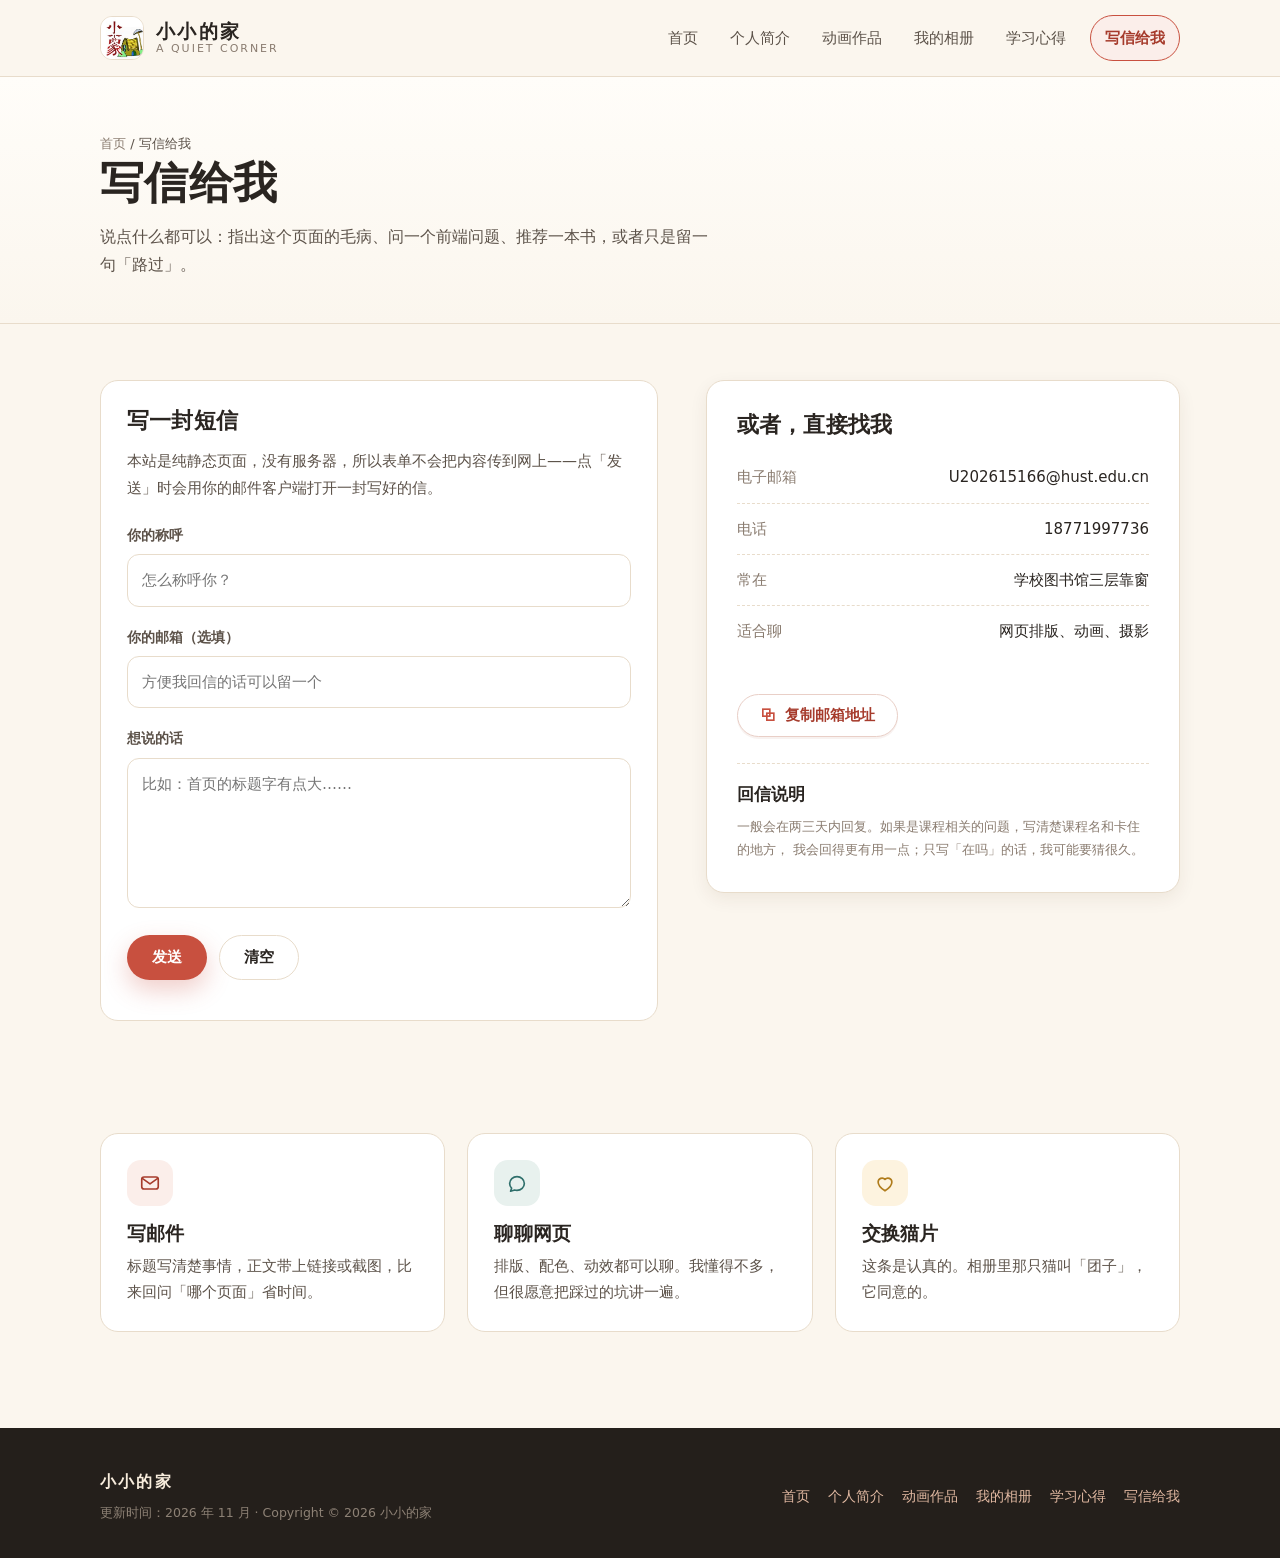
==== commit 3a50aeb6: "填入真实个人信息：罗芷欣 / 华中科技大学 / 计算机科学与技术" ====
--- a/contact.html
+++ b/contact.html
@@ -81,14 +81,14 @@
       <aside class="contact-card reveal">
         <h2 style="font-size:22px">或者，直接找我</h2>
         <ul class="contact-list">
-          <li><span>电子邮箱</span><span>xiaoxiao@example.com</span></li>
-          <li><span>备用邮箱</span><span>xiaoxiao.backup@example.com</span></li>
-          <li><span>电话</span><span>138-0000-0000</span></li>
+          <li><span>电子邮箱</span><span>U202615166@hust.edu.cn</span></li>
+          <li><span>电话</span><span>18771997736</span></li>
           <li><span>常在</span><span>学校图书馆三层靠窗</span></li>
+          <li><span>适合聊</span><span>网页排版、动画、摄影</span></li>
         </ul>
 
         <button class="btn btn--ghost copy-btn" type="button"
-                data-copy="xiaoxiao@example.com" data-label="复制邮箱地址">
+                data-copy="U202615166@hust.edu.cn" data-label="复制邮箱地址">
           复制邮箱地址
         </button>
 
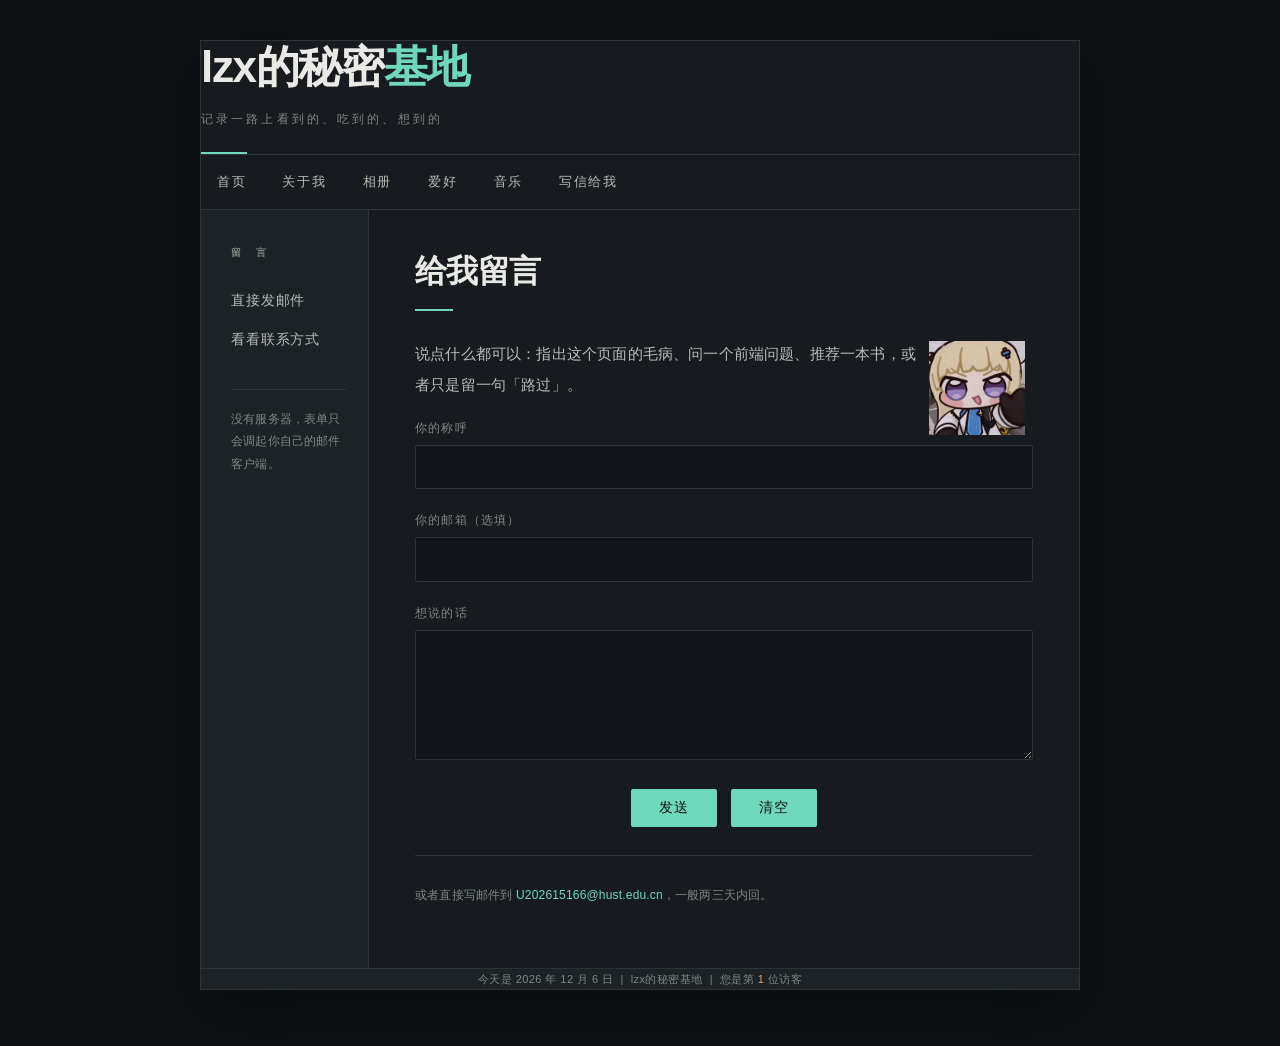
==== commit 7345731d: "改版为 lzx的秘密基地：深色版式、相册/爱好/音乐三页、移动端竖排 + 补 viewport 与真实邮箱" ====
--- a/contact.html
+++ b/contact.html
@@ -3,163 +3,22 @@
 <head>
 <meta charset="utf-8">
 <meta name="viewport" content="width=device-width, initial-scale=1">
-<title>写信给我 · 小小的家</title>
-<meta name="description" content="给小小的家写信：留言表单、邮箱与回复时间说明。">
-<link rel="icon" href="images/favicon.svg" type="image/svg+xml">
-<link rel="stylesheet" href="css/style.css">
+<title>lzx的秘密基地 · 跳转中</title>
+<meta http-equiv="refresh" content="0;url=web/contact.htm">
+<style>
+  html, body { height: 100%; margin: 0; }
+  body {
+    background: #0f1215; color: #e9eae6;
+    font: 15px/1.8 "PingFang SC", "Hiragino Sans GB", "Microsoft YaHei", Helvetica, Arial, sans-serif;
+    display: flex; align-items: center; justify-content: center; text-align: center; padding: 24px;
+  }
+  p { margin: 0; color: #b7bdb9; }
+  a { color: #6fd8bb; text-decoration: none; border-bottom: 1px solid rgba(111, 216, 187, .45); }
+  a:hover { border-bottom-color: #6fd8bb; }
+  .tip { display: block; margin-top: 10px; font-size: 12px; letter-spacing: .18em; color: #7e8783; text-transform: uppercase; }
+</style>
 </head>
 <body>
-<a class="skip-link" href="#main">跳到正文</a>
-
-<header class="site-header">
-  <div class="wrap header-inner">
-    <a class="brand" href="index.html" aria-label="小小的家，返回首页">
-      <img class="brand-logo" src="images/logo.jpg" alt="小小的家标志：一座红顶小房子">
-      <span class="brand-text">
-        <strong>小小的家</strong>
-        <small>a quiet corner</small>
-      </span>
-    </a>
-
-    <button class="nav-toggle" type="button" aria-expanded="false" aria-controls="site-nav" aria-label="打开导航菜单">
-      <span></span><span></span><span></span>
-    </button>
-
-    <nav class="site-nav" id="site-nav" aria-label="主导航">
-      <a href="index.html">首页</a>
-      <a href="jianjie.html">个人简介</a>
-      <a href="donghua.html">动画作品</a>
-      <a href="xiangce.html">我的相册</a>
-      <a href="xuexi.html">学习心得</a>
-      <a href="contact.html" class="nav-cta is-active" aria-current="page">写信给我</a>
-    </nav>
-  </div>
-</header>
-
-<main id="main">
-
-  <section class="page-hero">
-    <div class="wrap">
-      <p class="crumb"><a href="index.html">首页</a> / 写信给我</p>
-      <h1>写信给我</h1>
-      <p>说点什么都可以：指出这个页面的毛病、问一个前端问题、推荐一本书，或者只是留一句「路过」。</p>
-    </div>
-  </section>
-
-  <section class="section section--tight">
-    <div class="wrap contact-layout">
-
-      <form id="letter-form" class="card" novalidate>
-        <h2 style="font-size:22px">写一封短信</h2>
-        <p class="form-hint" style="margin:0 0 22px">
-          本站是纯静态页面，没有服务器，所以表单不会把内容传到网上——点「发送」时会用你的邮件客户端打开一封写好的信。
-        </p>
-
-        <div class="field">
-          <label for="name">你的称呼</label>
-          <input id="name" name="name" type="text" autocomplete="name" placeholder="怎么称呼你？" required>
-        </div>
-
-        <div class="field">
-          <label for="email">你的邮箱（选填）</label>
-          <input id="email" name="email" type="email" autocomplete="email" placeholder="方便我回信的话可以留一个">
-        </div>
-
-        <div class="field">
-          <label for="message">想说的话</label>
-          <textarea id="message" name="message" placeholder="比如：首页的标题字有点大……" required></textarea>
-        </div>
-
-        <div class="btn-row">
-          <button class="btn btn--primary" type="submit">发送</button>
-          <button class="btn btn--ghost" type="reset">清空</button>
-        </div>
-
-        <p class="form-hint" id="form-status" role="status" aria-live="polite"></p>
-      </form>
-
-      <aside class="contact-card reveal">
-        <h2 style="font-size:22px">或者，直接找我</h2>
-        <ul class="contact-list">
-          <li><span>电子邮箱</span><span>U202615166@hust.edu.cn</span></li>
-          <li><span>电话</span><span>18771997736</span></li>
-          <li><span>常在</span><span>学校图书馆三层靠窗</span></li>
-          <li><span>适合聊</span><span>网页排版、动画、摄影</span></li>
-        </ul>
-
-        <button class="btn btn--ghost copy-btn" type="button"
-                data-copy="U202615166@hust.edu.cn" data-label="复制邮箱地址">
-          复制邮箱地址
-        </button>
-
-        <hr style="border:0;border-top:1px dashed var(--line);margin:26px 0 20px">
-
-        <h3 style="font-size:17px">回信说明</h3>
-        <p class="form-hint" style="margin:0">
-          一般会在两三天内回复。如果是课程相关的问题，写清楚课程名和卡住的地方，
-          我会回得更有用一点；只写「在吗」的话，我可能要猜很久。
-        </p>
-      </aside>
-
-    </div>
-  </section>
-
-  <section class="section section--tight">
-    <div class="wrap">
-      <div class="grid grid--3">
-        <article class="card reveal">
-          <span class="icon-badge" aria-hidden="true">
-            <svg viewBox="0 0 24 24" fill="none" stroke="currentColor" stroke-width="1.8" stroke-linecap="round" stroke-linejoin="round">
-              <rect x="3" y="5.5" width="18" height="13" rx="2.5"/>
-              <path d="m3.6 7 8.4 6 8.4-6"/>
-            </svg>
-          </span>
-          <h3>写邮件</h3>
-          <p>标题写清楚事情，正文带上链接或截图，比来回问「哪个页面」省时间。</p>
-        </article>
-
-        <article class="card reveal">
-          <span class="icon-badge icon-badge--teal" aria-hidden="true">
-            <svg viewBox="0 0 24 24" fill="none" stroke="currentColor" stroke-width="1.8" stroke-linecap="round" stroke-linejoin="round">
-              <path d="M20 12.5c0 4.1-3.6 7.5-8 7.5a9.3 9.3 0 0 1-2.6-.4L5 21l1.1-3.4A7.2 7.2 0 0 1 4 12.5C4 8.4 7.6 5 12 5s8 3.4 8 7.5Z"/>
-            </svg>
-          </span>
-          <h3>聊聊网页</h3>
-          <p>排版、配色、动效都可以聊。我懂得不多，但很愿意把踩过的坑讲一遍。</p>
-        </article>
-
-        <article class="card reveal">
-          <span class="icon-badge icon-badge--gold" aria-hidden="true">
-            <svg viewBox="0 0 24 24" fill="none" stroke="currentColor" stroke-width="1.8" stroke-linecap="round" stroke-linejoin="round">
-              <path d="M12 20.5s-7.5-4.6-7.5-9.6a4.3 4.3 0 0 1 7.5-2.8 4.3 4.3 0 0 1 7.5 2.8c0 5-7.5 9.6-7.5 9.6Z"/>
-            </svg>
-          </span>
-          <h3>交换猫片</h3>
-          <p>这条是认真的。相册里那只猫叫「团子」，它同意的。</p>
-        </article>
-      </div>
-    </div>
-  </section>
-
-</main>
-
-<footer class="site-footer">
-  <div class="wrap footer-inner">
-    <div>
-      <strong>小小的家</strong>
-      <p class="footer-meta">更新时间：2026 年 11 月 · Copyright © <span data-year>2026</span> 小小的家</p>
-    </div>
-    <nav class="footer-links" aria-label="页脚导航">
-      <a href="index.html">首页</a>
-      <a href="jianjie.html">个人简介</a>
-      <a href="donghua.html">动画作品</a>
-      <a href="xiangce.html">我的相册</a>
-      <a href="xuexi.html">学习心得</a>
-      <a href="contact.html">写信给我</a>
-    </nav>
-  </div>
-</footer>
-
-<script src="js/main.js"></script>
+<p>正在前往「留言」……<br>没跳过去就点<a href="web/contact.htm">这里</a>。<span class="tip">lzx&rsquo;s base</span></p>
 </body>
-</html>
+</html>
